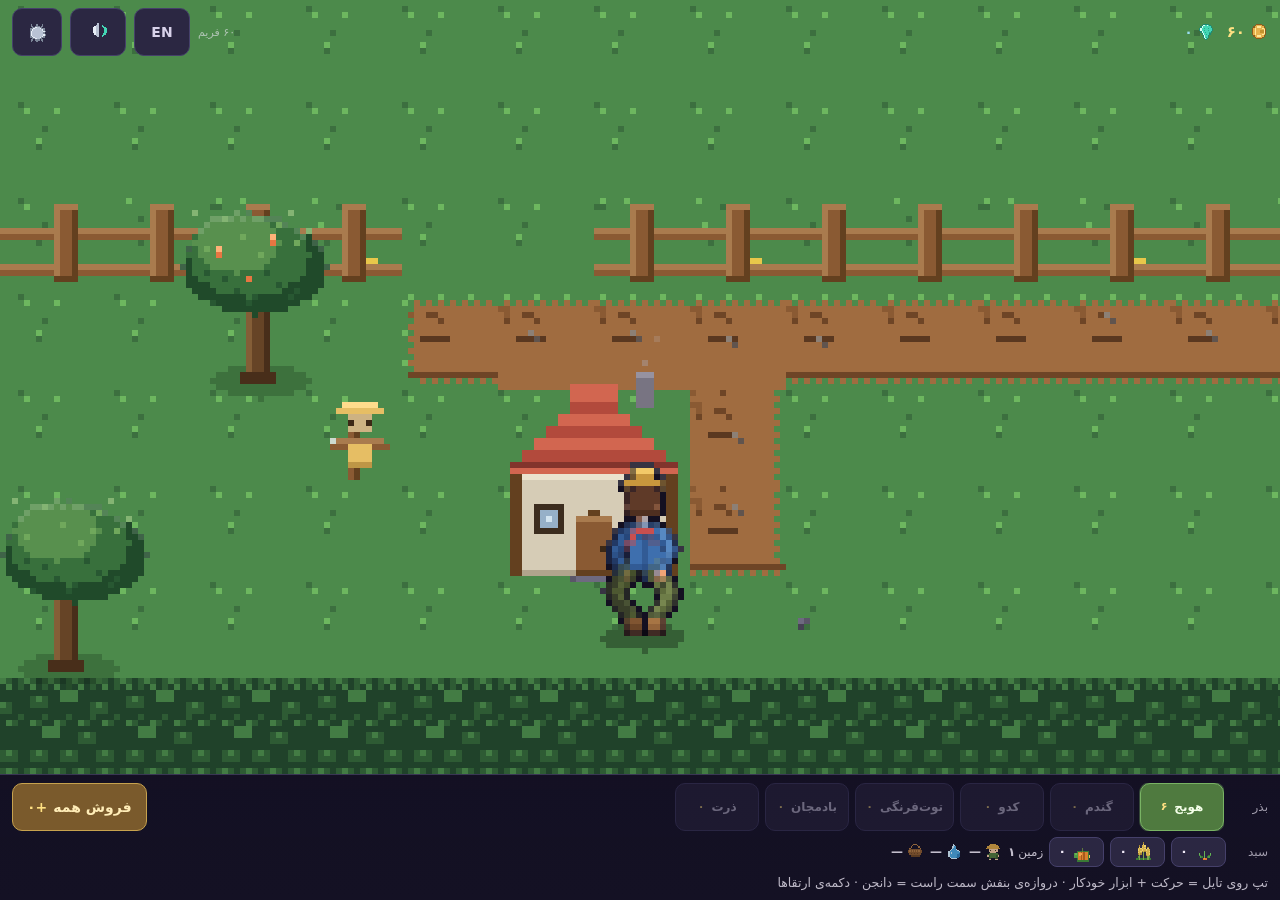
==== index.html @ 3f61d4cd "chore(S0.1): baseline art48/49 + roadmap" ====
<!DOCTYPE html>
<html lang="fa" dir="rtl">
<head>
<meta charset="UTF-8">
<meta name="viewport" content="width=device-width, initial-scale=1, maximum-scale=1, user-scalable=no, viewport-fit=cover">
<title>مزرعه و دانجن</title>
<link rel="stylesheet" href="css/style.css">
</head>
<body>
<canvas id="game"></canvas>

<header id="topbar">
  <div class="topL">
    <span class="coins"><canvas id="coinIcon" width="18" height="18"></canvas><b id="coinN">60</b></span>
    <span class="essChip"><canvas id="gemIcon" width="18" height="18" class="pico"></canvas><b id="essN">0</b></span>
  </div>
  <div class="topbtns">
    <span id="fps" class="fps"></span>
    <button id="lang" class="btn lang" data-i18n="lang"></button>
    <button id="sndBtn" class="btn lang" aria-label="sound"><canvas id="sndIcon" width="20" height="20" class="pico"></canvas></button>
    <button id="menuBtn" class="btn menuB" aria-label="menu"><canvas id="gearIcon" width="20" height="20" class="pico"></canvas></button>
  </div>
</header>

<div id="hpWrap2"><div id="hpBar2"><div id="hpFill2"></div></div></div>
<div id="bossBar"><div id="bossFill"></div><span data-i18n="bossName"></span></div>
<div id="toast"></div>
<div id="banner"><span data-i18n="bossName"></span></div>

<div id="dockFarm">
  <div class="row">
    <span class="lbl" data-i18n="seeds"></span>
    <div class="grp">
      <button class="btn seed on" id="s-carrot"><span class="bl" data-i18n="carrot"></span><b class="pr" id="pr-carrot">8</b></button>
      <button class="btn seed" id="s-wheat"><span class="bl" data-i18n="wheat"></span><b class="pr" id="pr-wheat">16</b></button>
      <button class="btn seed" id="s-pumpkin"><span class="bl" data-i18n="pumpkin"></span><b class="pr" id="pr-pumpkin">32</b></button>
      <button class="btn seed" id="s-strawberry" hidden><span class="bl" data-i18n="strawberry"></span><b class="pr" id="pr-strawberry">28</b></button>
      <button class="btn seed" id="s-eggplant" hidden><span class="bl" data-i18n="eggplant"></span><b class="pr" id="pr-eggplant">48</b></button>
      <button class="btn seed" id="s-corn" hidden><span class="bl" data-i18n="corn"></span><b class="pr" id="pr-corn">70</b></button>
    </div>
    <button class="btn sell" id="sell"><span data-i18n="sellAll"></span><b id="sellTotal">+0</b></button>
  </div>
  <div class="row chips">
    <span class="lbl" data-i18n="inv"></span>
    <div class="chip"><canvas id="ci-carrot" width="22" height="22"></canvas><b id="i-carrot">0</b></div>
    <div class="chip"><canvas id="ci-wheat" width="22" height="22"></canvas><b id="i-wheat">0</b></div>
    <div class="chip"><canvas id="ci-pumpkin" width="22" height="22"></canvas><b id="i-pumpkin">0</b></div>
    <div class="chip f2" style="display:none"><canvas id="ci-strawberry" width="22" height="22"></canvas><b id="i-strawberry">0</b></div>
    <div class="chip f2" style="display:none"><canvas id="ci-eggplant" width="22" height="22"></canvas><b id="i-eggplant">0</b></div>
    <div class="chip f2" style="display:none"><canvas id="ci-corn" width="22" height="22"></canvas><b id="i-corn">0</b></div>
    <span class="hlbl"><span data-i18n="landL2"></span> <b id="landN">1</b></span>
    <span class="hlbl"><canvas id="hi-worker" width="18" height="18" class="pico"></canvas><b id="hl-worker">—</b></span>
    <span class="hlbl"><canvas id="hi-sprinkler" width="18" height="18" class="pico"></canvas><b id="hl-sprinkler">—</b></span>
    <span class="hlbl"><canvas id="hi-basket" width="18" height="18" class="pico"></canvas><b id="hl-basket">—</b></span>
  </div>
  <div class="hint" data-i18n="hintF"></div>
</div>

<div id="dockDungeon">
  <div class="row">
    <span class="stat"><span class="lblS" data-i18n="floorL"></span> <b id="floorN">1</b></span>
    <span class="stat"><canvas id="gemIcon2" width="18" height="18" class="pico"></canvas><b id="essN2">0</b></span>
    <span class="stat"><span class="lblS" data-i18n="killsL"></span> <b id="killN">0</b></span>
  </div>
  <div class="row">
    <button class="btn skillB" id="skill"><b data-i18n="skill"></b></button>
    <button class="btn dashB" id="dash"><b data-i18n="dash"></b></button>
    <button class="btn exitB" id="exitD"><b data-i18n="exitD"></b></button>
  </div>
  <div class="hint" data-i18n="hintD"></div>
</div>

<div id="menu" class="modal">
  <div class="modalBox">
    <div class="modalHead"><h3 data-i18n="upgradeTitle"></h3><button class="btn x" id="menuClose" aria-label="close">×</button></div>
    <div id="menuList"></div>
    <p id="statsLine" class="statsLine"></p>
    <p class="saveNote" data-i18n="autoSaveNote"></p>
    <button class="btn danger" id="resetBtn" data-i18n="resetBtn"></button>
  </div>
</div>

<div id="welcome" class="modal">
  <div class="modalBox wb">
    <h3 data-i18n="welcomeBack"></h3>
    <p class="wbTime"><span data-i18n="awayFor"></span> <b id="wbTime"></b></p>
    <p class="wbEarn"><canvas id="coinIcon2" width="18" height="18" class="pico"></canvas><b id="wbEarn"></b></p>
    <p id="wbDetail" class="wbDetail"></p>
    <p class="saveNote" data-i18n="offlineCapNote"></p>
  </div>
</div>

<div id="dead">
  <div class="deadBox">
    <h2 data-i18n="youDied"></h2>
    <p id="deadInfo"></p>
    <button class="btn act" id="retry" data-i18n="retry"></button>
    <button class="btn exitB" id="toFarm" data-i18n="exitD"></button>
  </div>
</div>

<script type="module" src="js/main_app.js"></script>
</body>
</html>
---- css/style.css ----
/* style.css — فونت سیستمی، موبایل‌اول، هدف‌های لمسی ≥ ۴۸px */
* { margin: 0; padding: 0; box-sizing: border-box; -webkit-tap-highlight-color: transparent; }
html, body { height: 100%; overflow: hidden; }
body {
  font-family: system-ui, -apple-system, "Segoe UI", Tahoma, Arial, sans-serif;
  background: #1b1830; color: #efeaf7; user-select: none; touch-action: none;
}
#game { position: fixed; inset: 0; display: block; image-rendering: pixelated; touch-action: none; }

#topbar {
  position: fixed; top: 0; inset-inline: 0; display: flex; align-items: center;
  justify-content: space-between; padding: 8px 12px; pointer-events: none;
  padding-top: max(8px, env(safe-area-inset-top));
}
.title { font-size: 13px; font-weight: 700; opacity: .85; text-shadow: 0 2px 0 #0008; }
.topbtns { display: flex; gap: 8px; align-items: center; pointer-events: auto; }
.fps { font-size: 11px; opacity: .6; font-variant-numeric: tabular-nums; }
.coins { display: flex; align-items: center; gap: 5px; font-size: 15px; font-weight: 700; color: #ffe082; }
.coinDot {
  width: 14px; height: 14px; border-radius: 50%; display: inline-block;
  background: radial-gradient(circle at 35% 30%, #ffe082, #e6b34d 60%, #a97b2c);
  border: 1px solid #6b4f1d;
}

/* ن۴۰: سلکتور #dock با id واقعی (#dockFarm/#dockDungeon) جایگزین شد — قبلاً کل استایل داک بی‌اثر بود و
   داک موبایل بالا می‌افتاد روی HUD */
#dockFarm, #dockDungeon {
  position: fixed; bottom: 0; inset-inline: 0; display: flex; flex-direction: column; gap: 6px;
  padding: 8px 12px calc(8px + env(safe-area-inset-bottom));
  background: linear-gradient(#141124f2, #141124ff); border-top: 1px solid #3a3654;
}
.row { display: flex; align-items: center; gap: 8px; flex-wrap: wrap; }
/* ن۴۰: بذرها/چیپ‌ها در یک خط افقیِ اسکرول‌شو — داک دیگر نصف صفحه را نمی‌گیرد */
#dockFarm .row, #dockDungeon .row { flex-wrap: nowrap; }
#dockFarm .grp { flex-wrap: nowrap; overflow-x: auto; flex: 1; min-width: 0; scrollbar-width: none; -webkit-overflow-scrolling: touch; }
#dockFarm .grp::-webkit-scrollbar { display: none; }
#dockFarm .row.chips { overflow-x: auto; scrollbar-width: none; -webkit-overflow-scrolling: touch; }
#dockFarm .row.chips::-webkit-scrollbar { display: none; }
#dockDungeon .row { overflow-x: auto; scrollbar-width: none; }
#dockDungeon .row::-webkit-scrollbar { display: none; }
#dockFarm .btn, #dockDungeon .btn, #dockFarm .chip, #dockDungeon .chip, #dockFarm .hlbl { flex-shrink: 0; }
.lbl { font-size: 12px; opacity: .65; min-width: 36px; }
.grp { display: flex; gap: 6px; flex-wrap: wrap; }

.btn {
  min-height: 48px; min-width: 48px; padding: 4px 14px; font-size: 14px; font-weight: 600;
  font-family: inherit; color: #d8d2ea; background: #2b2742; border: 1px solid #45406a;
  border-radius: 10px; cursor: pointer; transition: transform .05s, background .1s, opacity .2s;
}
.btn:active { transform: scale(.94); }
.btn.on { background: #4f7a3f; border-color: #79b364; color: #f4ffe9; box-shadow: 0 0 0 1px #79b36455; }
.btn.dim { opacity: .45; }
.btn.lang { min-width: 56px; }

.btn.seed { display: flex; flex-direction: column; align-items: center; gap: 1px; padding: 5px 12px; min-width: 74px; }
.btn.seed canvas { display: block; image-rendering: pixelated; }
.btn.seed .bl { font-size: 12px; }
.btn.seed .pr { font-size: 11px; color: #ffe082; font-weight: 700; }
.btn.sell { background: #7a5a2c; border-color: #c7a24e; color: #ffedb8; display: flex; align-items: center; gap: 6px; }
.btn.sell b { color: #ffe082; }

.chips { gap: 6px; }
.chip {
  display: flex; align-items: center; gap: 5px; background: #2b2742; border: 1px solid #45406a;
  border-radius: 8px; padding: 3px 10px 3px 8px; font-size: 13px;
}
.chip canvas { display: block; image-rendering: pixelated; }

#toast {
  position: fixed; bottom: 150px; left: 50%; transform: translateX(-50%) translateY(8px); /* ن۴۰: داک کوتاه شد */
  background: #000c; border: 1px solid #45406a; color: #ffe; padding: 8px 16px; border-radius: 10px;
  font-size: 13px; opacity: 0; transition: opacity .18s, transform .18s; pointer-events: none; white-space: nowrap;
}
#toast.show { opacity: 1; transform: translateX(-50%) translateY(0); }

.hint { font-size: 11.5px; opacity: .78; line-height: 1.55; } /* ن۴۰: کمرنگی از .55 → .78 */
@media (min-height: 700px) { .hint { font-size: 12.5px; } }
@media (max-height: 640px) { .hint { display: none; } } /* ن۴۰: صفحه‌ی کوتاه = ردیف کمتر */

.btn.seed .dot { width: 12px; height: 12px; border-radius: 50%; display: inline-block; border: 1px solid #0006; margin-top: 2px; }
.btn.seed { flex-direction: row; gap: 7px; justify-content: center; min-width: 84px; padding: 4px 10px; }
.btn.bossb { background: #6e2f2f; border-color: #c76e6e; }

/* --- دانجن --- */
.stat { display: flex; align-items: center; gap: 4px; font-size: 14px; font-weight: 700; }
.lblS { font-size: 11px; opacity: .6; font-weight: 400; }
#hpWrap2 { position: fixed; top: 44px; inset-inline: 12px; pointer-events: none; z-index: 5; }
#hpBar2 { height: 12px; background: #2b1d1d; border: 1px solid #6e4545; border-radius: 6px; overflow: hidden; }
#hpFill2 { height: 100%; width: 100%; background: linear-gradient(#7ec46a, #4f8f45); transition: width .12s; }
#bossBar { position: fixed; top: 62px; inset-inline: 12px; height: 16px; background: #2b1d1d; border: 1px solid #c76e6e; border-radius: 8px; overflow: hidden; display: none; pointer-events: none; z-index: 5; }
#bossBar.show { display: block; }
#bossFill { height: 100%; width: 100%; background: linear-gradient(#c95f5f, #8a2f2f); transition: width .15s; }
#bossBar span { position: absolute; inset-inline: 0; text-align: center; font-size: 10px; line-height: 16px; color: #ffd9d9; }
.skillB, .dashB { position: relative; overflow: hidden; flex: 1; min-height: 56px; font-size: 15px; }
.skillB { background: #2d4a6e; border-color: #6e9fd4; color: #d6ecff; }
.dashB { background: #5a4a7a; border-color: #a68ed4; color: #e8ddff; }
.skillB::after, .dashB::after { content: ''; position: absolute; inset: 0; background: #0009; transform: scaleX(var(--cd, 0)); transform-origin: right; transition: transform .1s linear; }
.skillB.ready, .dashB.ready { box-shadow: 0 0 12px #fff3; }
#dead { position: fixed; inset: 0; background: #141124cc; display: none; align-items: center; justify-content: center; z-index: 50; }
#dead.show { display: flex; }
.deadBox { background: #221d38; border: 1px solid #6e4560; border-radius: 16px; padding: 26px 30px; text-align: center; display: flex; flex-direction: column; gap: 14px; }
.deadBox h2 { color: #e88; font-size: 22px; }
.deadBox p { font-size: 14px; opacity: .85; line-height: 1.8; }

/* --- اپ نهایی --- */
.essChip { display: flex; align-items: center; gap: 4px; color: #9adcf0; font-weight: 700; font-size: 14px; }
.essDot { width: 9px; height: 12px; background: #7ad0e8; border-radius: 2px; box-shadow: 0 0 6px #7ad0e888; display: inline-block; }
.topL { display: flex; gap: 12px; align-items: center; pointer-events: none; }
.menuB { min-width: 48px; font-size: 18px; }
#dockDungeon { display: none; flex-direction: column; gap: 6px; }
@media (max-width: 560px) { #dockFarm .lbl { display: none; } } /* ن۴۰: لیبل «بذر/انبار» روی موبایل حذف — خود آیکون‌ها گویا هستند */
body.inDungeon #dockFarm { display: none; }
body.inDungeon #dockDungeon { display: flex; }
body.inDungeon #hpWrap2 { display: block; }
#hpWrap2 { display: none; }
.hlbl { font-size: 12px; opacity: .8; display: flex; gap: 3px; align-items: center; }
.exitB { background: #4a6e3f; border-color: #79b364; color: #eaffdd; flex: 1; min-height: 56px; }
.modal { position: fixed; inset: 0; background: #141124d9; display: none; align-items: center; justify-content: center; z-index: 60; padding: 16px; }
.modal.show { display: flex; }
.modalBox { background: #221d38; border: 1px solid #45406a; border-radius: 16px; padding: 18px; width: min(420px, 94vw); max-height: 84vh; overflow-y: auto; display: flex; flex-direction: column; gap: 10px; }
.modalHead { display: flex; justify-content: space-between; align-items: center; }
.modalHead h3 { font-size: 17px; }
.btn.x { min-width: 44px; min-height: 44px; }
.upgRow { display: flex; justify-content: space-between; align-items: center; gap: 10px; background: #2b2742; border: 1px solid #45406a; border-radius: 10px; padding: 8px 12px; }
.upgInfo { display: flex; flex-direction: column; gap: 2px; }
.upgInfo b { font-size: 14px; }
.upgInfo .dots { color: #79b364; font-size: 11px; letter-spacing: 2px; }
.upgInfo small { font-size: 10.5px; opacity: .6; }
.upgBuy { min-width: 92px; min-height: 44px; font-size: 13px; background: #2d4a6e; border-color: #6e9fd4; color: #d6ecff; }
.upgBuy.can { background: #4f7a3f; border-color: #79b364; color: #f4ffe9; }
.upgBuy.maxed { background: #3a3654; opacity: .6; }
.statsLine { font-size: 12px; opacity: .7; text-align: center; }
.saveNote { font-size: 11px; opacity: .5; text-align: center; }
.btn.danger { background: #6e2f2f; border-color: #c76e6e; color: #ffd9d9; }
.wb { text-align: center; }
.wb h3 { font-size: 19px; }
.wbTime { font-size: 13px; opacity: .8; }
.wbEarn { font-size: 26px; color: #ffe082; font-weight: 800; }
.wbDetail { font-size: 13px; opacity: .75; }

#banner {
  position: fixed; top: 22%; left: 50%; transform: translateX(-50%) scale(.8); z-index: 40;
  font-size: 22px; font-weight: 800; color: #ffd9d9; text-shadow: 0 2px 0 #000a, 0 0 18px #c94f4f88;
  background: linear-gradient(#3a162add, #1d0f1ddd); border: 1px solid #c76e6e; border-radius: 14px;
  padding: 12px 34px; opacity: 0; pointer-events: none; transition: opacity .25s, transform .25s;
  letter-spacing: 1px;
}
#banner.show { opacity: 1; transform: translateX(-50%) scale(1); }
#banner.small { font-size: 15px; padding: 8px 20px; }
.chip canvas { image-rendering: pixelated; display: block; }
.coins canvas { image-rendering: pixelated; display: block; }

/* آیکون‌های پیکسلی (به‌جای ایموجی) */
.pico { image-rendering: pixelated; display: inline-block; vertical-align: -4px; }
.hlbl .pico { vertical-align: -5px; }
.wbEarn .pico { vertical-align: -3px; }
.upgBuy .pico { vertical-align: -2px; margin-inline-start: 5px; }
.upgBuy .cost { vertical-align: 2px; }
/* نقطه‌های سطح در منو */
.lvlDot { width: 8px; height: 8px; border-radius: 50%; background: #3a3550; display: inline-block; margin-inline-start: 3px; border: 1px solid #0008; }
.lvlDot.on { background: #ffd76a; box-shadow: 0 0 4px #ffd76a88; }

/* محراب باستانی (نوبت ۲۰) */
.shrineBox { position: fixed; left: 50%; top: 12%; transform: translateX(-50%); z-index: 60; display: none;
  background: rgba(16, 12, 30, 0.95); border: 2px solid #4a5468; border-radius: 10px; padding: 12px 14px; max-width: 360px; text-align: center; }
.shrineBox.show { display: block; }
.shrineBox h4 { margin: 0 0 10px; color: #b8e8ff; font-size: 14px; }
.shrineBox .boons { display: flex; gap: 8px; }
.shrineBox .boons button { flex: 1; min-height: 52px; cursor: pointer; }
.qProg { color: #9aa4c0; font-size: 11px; margin-inline-start: 8px; }
.qRw { display: inline-flex; align-items: center; gap: 4px; color: #e6c74a; font-weight: bold; }
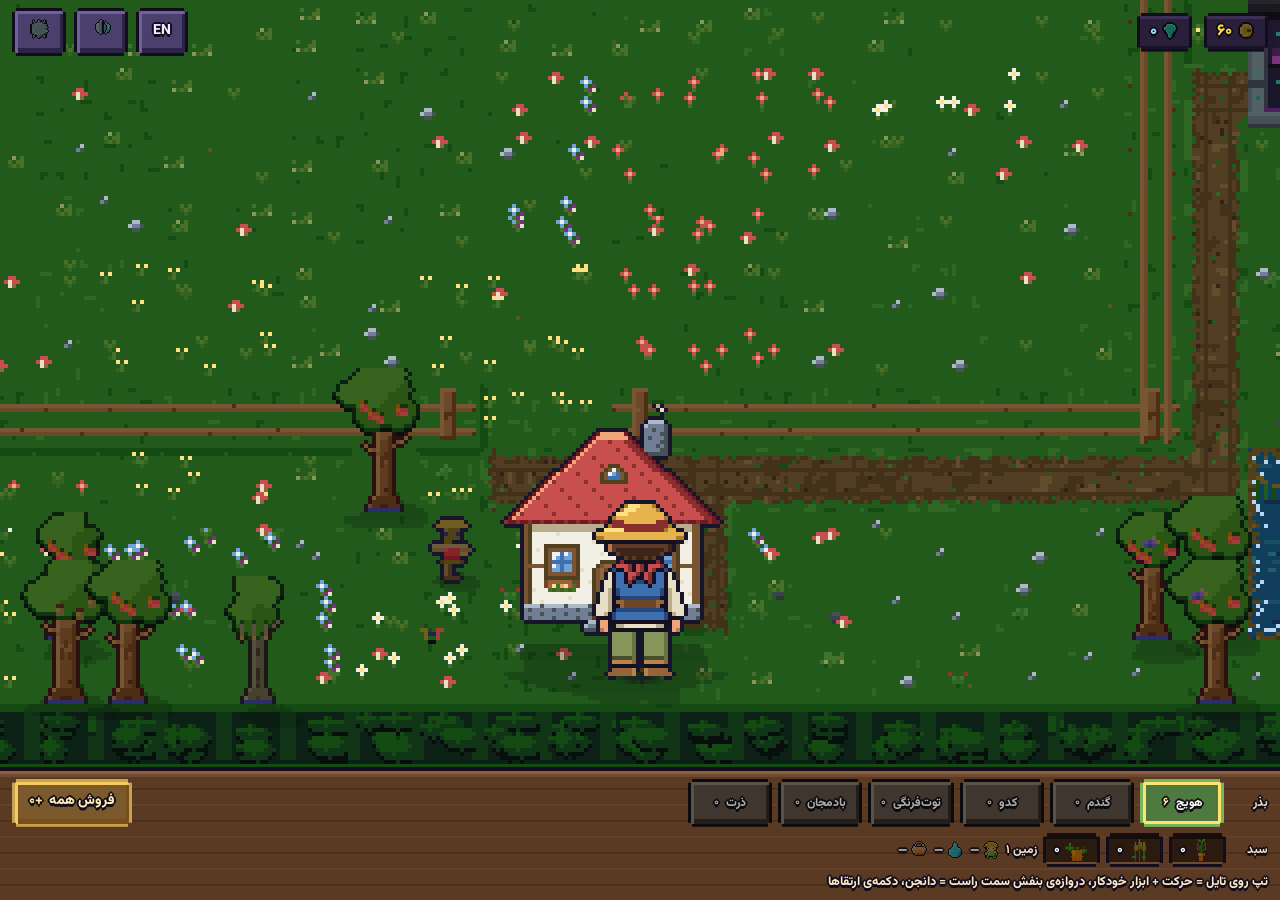
==== commit 5d6bf219: "R6b: bug hunt — Persian digits/separators, favicon 404, UI fixes" ====
--- a/index.html
+++ b/index.html
@@ -4,7 +4,8 @@
 <meta charset="UTF-8">
 <meta name="viewport" content="width=device-width, initial-scale=1, maximum-scale=1, user-scalable=no, viewport-fit=cover">
 <title>مزرعه و دانجن</title>
-<link rel="stylesheet" href="css/style.css">
+<link rel="icon" href="data:,">
+  <link rel="stylesheet" href="css/style.css">
 </head>
 <body>
 <canvas id="game"></canvas>
--- a/css/style.css
+++ b/css/style.css
@@ -1,8 +1,9 @@
+@font-face { font-family: "FDGame"; src: url([data-uri]) format("woff2"); font-weight: 400 900; font-display: block; }
 /* style.css — فونت سیستمی، موبایل‌اول، هدف‌های لمسی ≥ ۴۸px */
 * { margin: 0; padding: 0; box-sizing: border-box; -webkit-tap-highlight-color: transparent; }
 html, body { height: 100%; overflow: hidden; }
 body {
-  font-family: system-ui, -apple-system, "Segoe UI", Tahoma, Arial, sans-serif;
+  font-family: "FDGame", system-ui, Tahoma, sans-serif;
   background: #1b1830; color: #efeaf7; user-select: none; touch-action: none;
 }
 #game { position: fixed; inset: 0; display: block; image-rendering: pixelated; touch-action: none; }
@@ -120,7 +121,7 @@
 .modalBox { background: #221d38; border: 1px solid #45406a; border-radius: 16px; padding: 18px; width: min(420px, 94vw); max-height: 84vh; overflow-y: auto; display: flex; flex-direction: column; gap: 10px; }
 .modalHead { display: flex; justify-content: space-between; align-items: center; }
 .modalHead h3 { font-size: 17px; }
-.btn.x { min-width: 44px; min-height: 44px; }
+.btn.x { min-width: 48px; min-height: 48px; } /* S10.3: هدفِ لمسی ≥ ۴۸px */
 .upgRow { display: flex; justify-content: space-between; align-items: center; gap: 10px; background: #2b2742; border: 1px solid #45406a; border-radius: 10px; padding: 8px 12px; }
 .upgInfo { display: flex; flex-direction: column; gap: 2px; }
 .upgInfo b { font-size: 14px; }
@@ -169,3 +170,113 @@
 .shrineBox .boons button { flex: 1; min-height: 52px; cursor: pointer; }
 .qProg { color: #9aa4c0; font-size: 11px; margin-inline-start: 8px; }
 .qRw { display: inline-flex; align-items: center; gap: 4px; color: #e6c74a; font-weight: bold; }
+
+
+/* ---------- R6: پوسته‌ی «بازی‌گونه» — پیکسلی، بدون گردی، بِوِل ضخیم، متنِ دورخط‌دار ----------
+   گوشه‌های پله‌ای با clip-path (۳px)، برجستگی با inset shadow، فشردن = پایین‌رفتن ۳px. */
+:root {
+  --ol: #120c1c;                                   /* دورخطِ تیره‌ی بنفش (نه سیاه) */
+  --notch: polygon(0 4px,4px 4px,4px 0,calc(100% - 4px) 0,calc(100% - 4px) 4px,100% 4px,100% calc(100% - 4px),calc(100% - 4px) calc(100% - 4px),calc(100% - 4px) 100%,4px 100%,4px calc(100% - 4px),0 calc(100% - 4px));
+  --txt-ol: -2px 0 0 var(--ol), 2px 0 0 var(--ol), 0 -2px 0 var(--ol), 0 2px 0 var(--ol), -1px -1px 0 var(--ol), 1px -1px 0 var(--ol), -1px 1px 0 var(--ol), 1px 1px 0 var(--ol), 0 3px 0 var(--ol);
+}
+body { font-weight: 700; letter-spacing: 0; }
+* { border-radius: 0 !important; }
+.btn, .chip, .upgRow, .modalBox, .deadBox, .shrineBox, #toast, #banner, #hpBar2, #bossBar, .lvlDot, .coinDot, .essDot { border-image: none !important; }
+
+/* دکمه‌ی پایه: سنگِ بنفش با بِوِل */
+.btn {
+  --b: #4b3f6e; --hi: #6f61a0; --lo: #2c2447; --tx: #f1ecff;
+  font-family: inherit; font-weight: 800; color: var(--tx); text-shadow: var(--txt-ol);
+  background: var(--b); border: 3px solid var(--ol); clip-path: var(--notch);
+  box-shadow: inset 0 3px 0 var(--hi), inset 3px 0 0 var(--hi), inset 0 -5px 0 var(--lo), inset -3px 0 0 var(--lo);
+  padding-bottom: 7px; transition: transform .04s, filter .1s; image-rendering: pixelated;
+}
+.btn:hover { filter: brightness(1.08); }
+.btn:active { transform: translateY(3px); box-shadow: inset 0 3px 0 var(--lo), inset 3px 0 0 var(--lo), inset 0 -2px 0 var(--hi); padding-bottom: 4px; padding-top: 7px; }
+.btn.on, .upgBuy.can, .exitB { --b: #4f9a3a; --hi: #8fd468; --lo: #2b5e24; --tx: #fbfff2; }
+.btn.sell { --b: #c58b2a; --hi: #f6cc5c; --lo: #7a4f17; --tx: #fff6d6; }
+.btn.sell b, .btn.seed .pr { color: #fff0a0; }
+.skillB { --b: #2f63a8; --hi: #6fa6e6; --lo: #1b3a6a; --tx: #eaf5ff; }
+.dashB  { --b: #7a4fb0; --hi: #b48ae6; --lo: #482a72; --tx: #f6eeff; }
+.btn.danger, .btn.bossb { --b: #a8363a; --hi: #e2706a; --lo: #621c26; --tx: #ffeceb; }
+.upgBuy { --b: #3a4f7a; --hi: #6680b4; --lo: #222f4f; }
+.upgBuy.maxed { --b: #3a3654; --hi: #4c4770; --lo: #26223a; opacity: .7; }
+.btn.dim { opacity: 1; filter: saturate(.35) brightness(.7); }
+.btn.dim:active { transform: none; }
+.btn.seed { --b: #6b4a2e; --hi: #9a7048; --lo: #3e2918; --tx: #fff3dc; }
+.btn.seed.on { --b: #4f9a3a; --hi: #8fd468; --lo: #2b5e24; outline: 3px solid #ffe36a; outline-offset: -6px; }
+.skillB.ready, .dashB.ready { animation: rdy 1s steps(2) infinite; }
+@keyframes rdy { 50% { filter: brightness(1.18); } }
+
+/* تاپ‌بار: نشانِ منابع در قابِ تیره */
+.topbtns .btn { min-width: 52px; }
+.coins, .essChip {
+  background: #2a1f3a; border: 3px solid var(--ol); clip-path: var(--notch); padding: 3px 10px 5px;
+  box-shadow: inset 0 -3px 0 #1a1226, inset 0 3px 0 #3d2f55; text-shadow: var(--txt-ol); font-size: 16px; font-weight: 900;
+}
+.coins { color: #ffd84a; } .essChip { color: #8ff0ff; }
+.fps { display: none; }                     /* شمارنده‌ی FPS ابزارِ دیباگ است، نه HUD */
+body.debug .fps { display: inline; }
+.title { text-shadow: var(--txt-ol); }
+
+/* داک‌ها: تخته‌ی چوبی / سنگ با لبه‌ی روشن */
+#dockFarm {
+  background: repeating-linear-gradient(0deg, #5a3a22 0 14px, #4c301c 14px 16px, #5a3a22 16px 30px, #63412a 30px 32px);
+  border-top: 4px solid var(--ol); box-shadow: inset 0 3px 0 #8a6040, inset 0 6px 0 #6d4a30;
+}
+#dockDungeon {
+  background: repeating-linear-gradient(90deg, #3a3550 0 30px, #302b44 30px 32px), #3a3550;
+  border-top: 4px solid var(--ol); box-shadow: inset 0 3px 0 #5d567e;
+}
+.lbl, .hlbl, .lblS { opacity: 1; color: #f0dcb8; text-shadow: var(--txt-ol); }
+.hint { opacity: 1; color: #fbe9c6; text-shadow: var(--txt-ol); font-weight: 700; }
+
+/* اسلاتِ انبار */
+.chip {
+  background: #2a1a10; border: 3px solid var(--ol); clip-path: var(--notch);
+  box-shadow: inset 0 3px 0 #160d07, inset 0 -2px 0 #6d4a30; color: #fff; text-shadow: var(--txt-ol); font-weight: 900;
+}
+.stat { text-shadow: var(--txt-ol); font-weight: 900; }
+
+/* پنل‌های مودال: کاغذِ پوستی با قابِ چوبی */
+.modal, #dead { background: #0d0816c4; }
+.modalBox, .deadBox, .shrineBox {
+  background: #3b2a4a; border: 4px solid var(--ol); clip-path: var(--notch);
+  box-shadow: inset 0 0 0 3px #8a6040, inset 0 0 0 6px #4c301c, inset 0 10px 0 #4a3660;
+  padding: 20px;
+}
+.modalHead { background: #6b4a2e; margin: -8px -8px 4px; padding: 6px 8px; border: 3px solid var(--ol); box-shadow: inset 0 3px 0 #9a7048, inset 0 -3px 0 #3e2918; }
+.modalHead h3, .wb h3, .shrineBox h4, .modalBox h4 { font-size: 20px; font-weight: 900; color: #ffe9a8; text-shadow: var(--txt-ol); }
+.deadBox h2 { font-size: 28px; font-weight: 900; color: #ff6a5e; text-shadow: var(--txt-ol); }
+.deadBox p, .wbDetail, .wbTime, .statsLine, .saveNote { text-shadow: 0 2px 0 var(--ol); opacity: .95; }
+.wbEarn { color: #ffd84a; text-shadow: var(--txt-ol); font-weight: 900; }
+.upgRow {
+  background: #4d3a5e; border: 3px solid var(--ol); clip-path: var(--notch);
+  box-shadow: inset 0 3px 0 #66507a, inset 0 -3px 0 #2e2140;
+}
+.upgInfo b { font-size: 15px; font-weight: 900; color: #fff; text-shadow: var(--txt-ol); }
+.upgInfo small { opacity: .85; color: #e3d6f0; }
+.qProg { color: #cbbfe0; }
+.qRw { color: #ffd84a; text-shadow: var(--txt-ol); }
+.lvlDot { width: 9px; height: 9px; background: #241a30; border: 2px solid var(--ol); }
+.lvlDot.on { background: #ffd84a; box-shadow: inset -2px -2px 0 #c58b2a; }
+.modalBox::-webkit-scrollbar { width: 8px; } .modalBox::-webkit-scrollbar-thumb { background: #8a6040; }
+
+/* نوارِ جان: قابِ پیکسلی + درجه‌بندی */
+#hpBar2, #bossBar { background: #1e1020; border: 3px solid var(--ol); box-shadow: inset 0 3px 0 #0e0610; }
+#hpBar2 { height: 16px; }
+#bossBar { height: 20px; }
+#hpFill2 { background: linear-gradient(#a8f070 0 30%, #5cb83c 30% 75%, #2f7a24 75%); }
+#bossFill { background: linear-gradient(#ff8a7a 0 30%, #d33a3a 30% 75%, #7a1c26 75%); }
+#hpFill2, #bossFill { -webkit-mask: repeating-linear-gradient(90deg, #000 0 10px, #0007 10px 12px); mask: repeating-linear-gradient(90deg, #000 0 10px, #0007 10px 12px); }
+#bossBar span { font-weight: 900; text-shadow: var(--txt-ol); line-height: 14px; font-size: 11px; }
+#hpWrap2 { top: 72px; }
+
+/* توست و بنر */
+#toast { background: #2a1f3a; border: 3px solid var(--ol); clip-path: var(--notch); box-shadow: inset 0 3px 0 #4a3a66, inset 0 -3px 0 #1a1226; color: #fff; text-shadow: var(--txt-ol); font-weight: 800; }
+#banner { background: #5a1c2a; border: 4px solid var(--ol); clip-path: var(--notch); box-shadow: inset 0 4px 0 #a8363a, inset 0 -4px 0 #320e18; color: #ffe3a0; text-shadow: var(--txt-ol); font-weight: 900; }
+.shrineBox .boons button { font-family: inherit; }
+.skillB.ready, .dashB.ready { box-shadow: inset 0 3px 0 var(--hi), inset 3px 0 0 var(--hi), inset 0 -5px 0 var(--lo), inset -3px 0 0 var(--lo); }
+#hpWrap2 { top: 70px; inset-inline-end: auto; inset-inline-start: 12px; width: min(240px, 46vw); }
+#bossBar { inset-inline: 25%; top: 70px; }
+.btn.x { font-size: 26px; line-height: 1; }
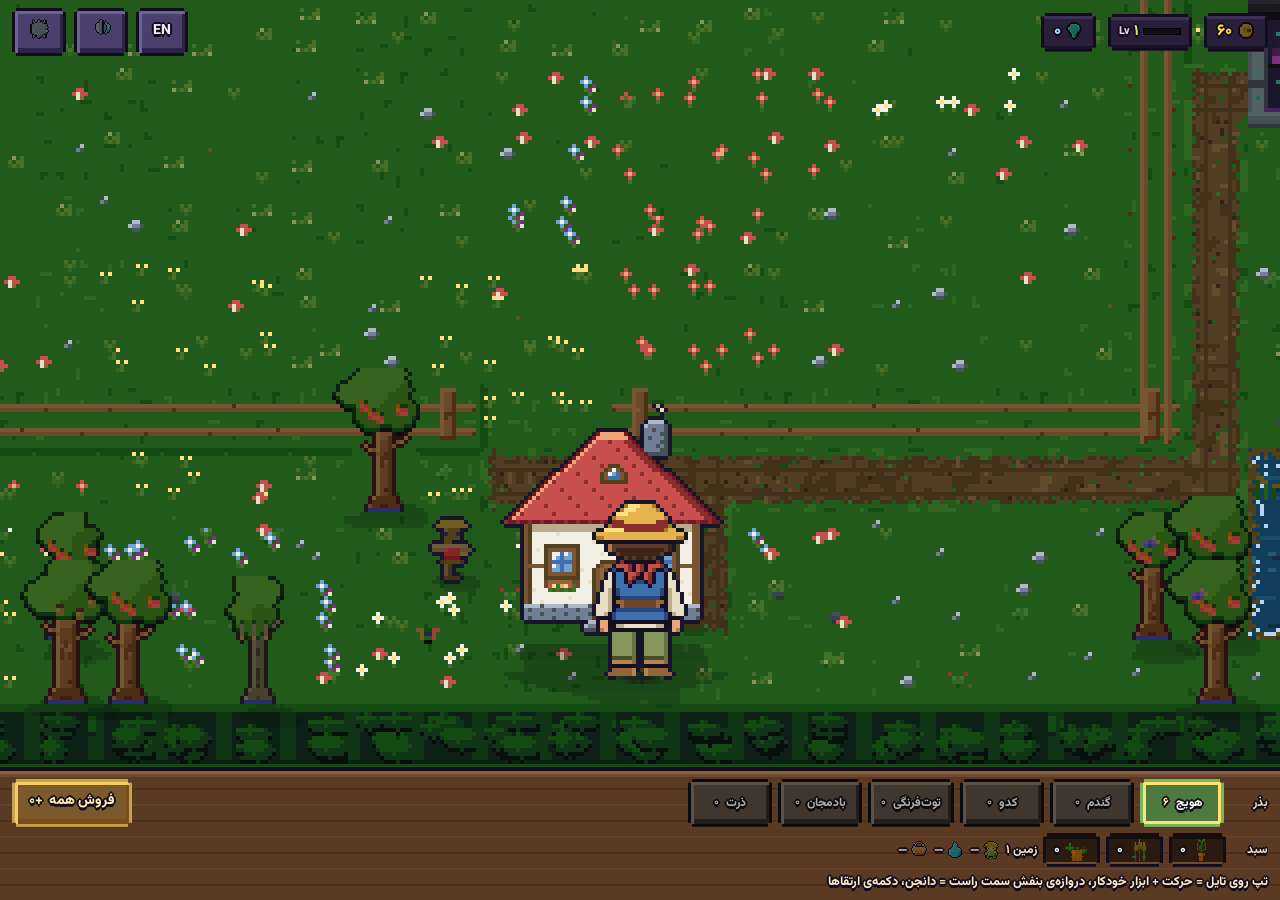
==== commit 7dd2520a: "RPG level system: XP, stat points (combat + farming), buy points with coins" ====
--- a/index.html
+++ b/index.html
@@ -13,6 +13,7 @@
 <header id="topbar">
   <div class="topL">
     <span class="coins"><canvas id="coinIcon" width="18" height="18"></canvas><b id="coinN">60</b></span>
+    <span class="lvChip" id="lvChip"><b class="lvT">Lv</b><b id="lvN">1</b><span class="xpT"><i id="xpFill"></i></span></span>
     <span class="essChip"><canvas id="gemIcon" width="18" height="18" class="pico"></canvas><b id="essN">0</b></span>
   </div>
   <div class="topbtns">
--- a/css/style.css
+++ b/css/style.css
@@ -280,3 +280,29 @@
 #hpWrap2 { top: 70px; inset-inline-end: auto; inset-inline-start: 12px; width: min(240px, 46vw); }
 #bossBar { inset-inline: 25%; top: 70px; }
 .btn.x { font-size: 26px; line-height: 1; }
+
+/* RPG: نشانِ سطح + کارتِ شخصیت */
+.lvChip { display: flex; align-items: center; gap: 4px; background: #2a1f3a; border: 3px solid var(--ol); clip-path: var(--notch); padding: 3px 8px 5px;
+  box-shadow: inset 0 -3px 0 #1a1226, inset 0 3px 0 #3d2f55; color: #c9f27a; text-shadow: var(--txt-ol); font-size: 15px; font-weight: 900; direction: ltr; }
+.lvChip .lvT { font-size: 11px; color: #e3d6f0; }
+.lvChip .xpT { width: 38px; height: 7px; background: #120c1c; border: 1px solid #000; position: relative; }
+.lvChip .xpT i { position: absolute; inset: 0 auto 0 0; background: #8fd468; width: 0; }
+.lvChip.pts { animation: rdy 0.8s steps(2) infinite; color: #ffe36a; }
+.rpgCard { background: #2e2140; border: 3px solid var(--ol); clip-path: var(--notch); padding: 10px; display: flex; flex-direction: column; gap: 8px; box-shadow: inset 0 3px 0 #4a3660; }
+.rpgTop { display: flex; justify-content: space-between; align-items: center; }
+.rpgLv { font-size: 22px; font-weight: 900; color: #c9f27a; text-shadow: var(--txt-ol); }
+.rpgPts { font-size: 14px; color: #e3d6f0; text-shadow: var(--txt-ol); }
+.rpgPts.has { color: #ffe36a; animation: rdy 0.8s steps(2) infinite; }
+.xpBar { position: relative; height: 18px; background: #120c1c; border: 3px solid var(--ol); }
+.xpBar i { position: absolute; inset-block: 0; inset-inline-start: 0; background: linear-gradient(#c9f27a 0 35%, #6cb83c 35% 75%, #3c7a24 75%); }
+.xpBar span { position: absolute; inset: 0; text-align: center; font-size: 11px; line-height: 12px; color: #fff; text-shadow: var(--txt-ol); direction: ltr; }
+.rpgBuy { align-self: stretch; }
+.rpgGrp { font-size: 14px; font-weight: 900; color: #ffe9a8; text-shadow: var(--txt-ol); margin-top: 4px; }
+.rpgRow.cb { box-shadow: inset 4px 0 0 #d33a3a, inset 0 3px 0 #66507a, inset 0 -3px 0 #2e2140; }
+.rpgRow.fm { box-shadow: inset 4px 0 0 #6cb83c, inset 0 3px 0 #66507a, inset 0 -3px 0 #2e2140; }
+[dir="rtl"] .rpgRow.cb { box-shadow: inset -4px 0 0 #d33a3a, inset 0 3px 0 #66507a, inset 0 -3px 0 #2e2140; }
+[dir="rtl"] .rpgRow.fm { box-shadow: inset -4px 0 0 #6cb83c, inset 0 3px 0 #66507a, inset 0 -3px 0 #2e2140; }
+.rpgV { font-size: 12px; color: #c9f27a; margin-inline-start: 6px; }
+.rpgPlus { min-width: 52px; min-height: 48px; font-size: 24px; --b: #3a3654; --hi: #4c4770; --lo: #26223a; }
+.rpgPlus.can { --b: #4f9a3a; --hi: #8fd468; --lo: #2b5e24; }
+.rpgPlus:disabled { filter: saturate(.3) brightness(.7); }
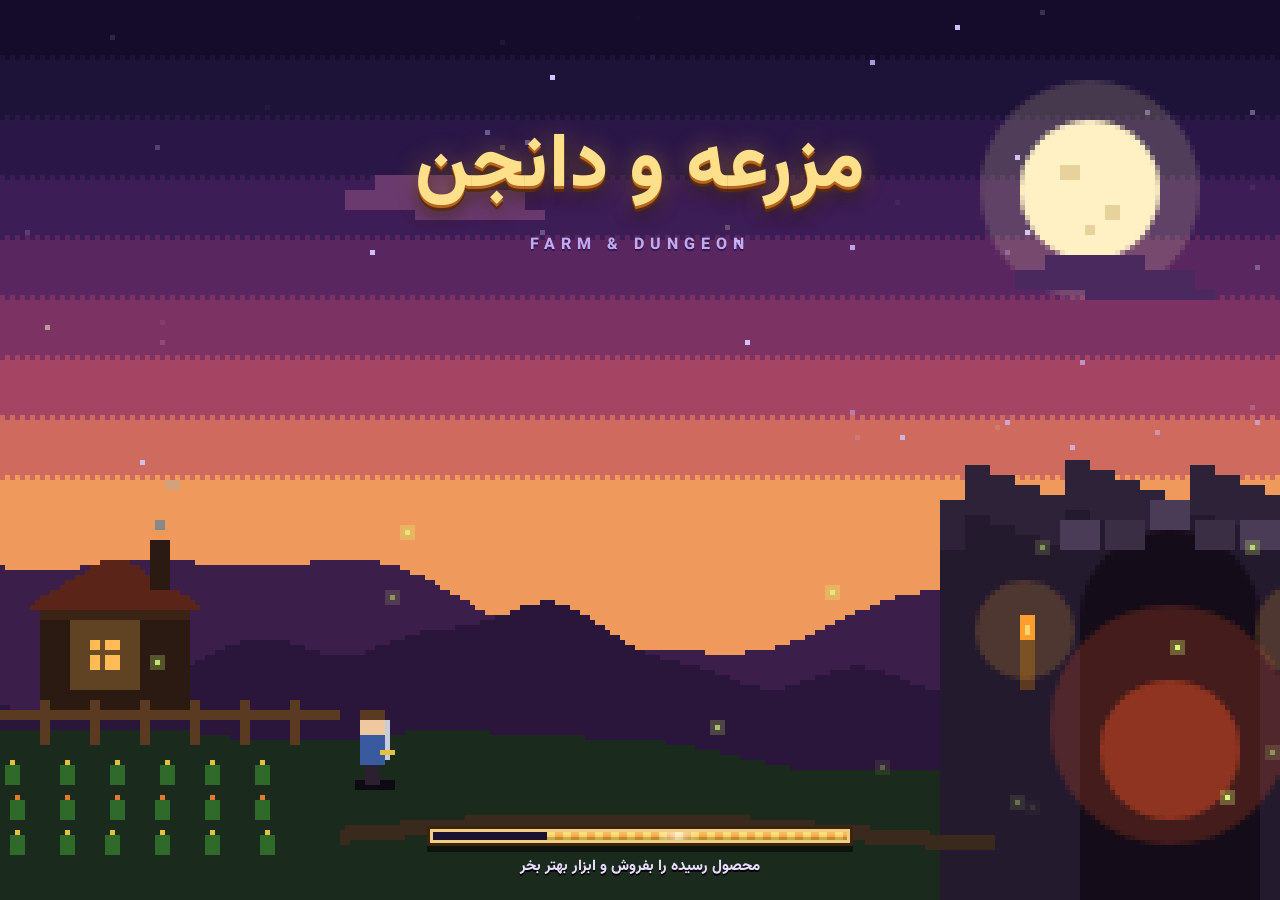
==== commit 9f7b4f9c: "ن۱۴۷: animated pixel-art loading screen" ====
--- a/index.html
+++ b/index.html
@@ -8,6 +8,78 @@
   <link rel="stylesheet" href="css/style.css">
 </head>
 <body>
+<!-- ن۱۴۷: صفحه‌ی بارگذاری (پیکسل‌آرتِ زنده، کد خالص بدون فایل خارجی) -->
+<div id="boot"><canvas id="bootCv" width="320" height="180"></canvas>
+<div class="bTitle"><b>مزرعه و دانجن</b><i>FARM &amp; DUNGEON</i></div>
+<div class="bBox"><div class="bBar"><div id="bFill"></div></div><div id="bTip"></div></div></div>
+<style>
+#boot{position:fixed;inset:0;z-index:9999;background:#0d0a1a;overflow:hidden;transition:opacity .7s ease;font-family:"FDGame",system-ui,Tahoma,sans-serif;direction:rtl}
+#boot.out{opacity:0;pointer-events:none}
+#bootCv{position:absolute;inset:0;width:100%;height:100%;object-fit:cover;image-rendering:pixelated}
+#boot .bTitle{position:absolute;left:0;right:0;top:12%;text-align:center;animation:bBob 3.2s ease-in-out infinite}
+#boot .bTitle b{display:block;font-size:clamp(34px,8vw,76px);font-weight:900;color:#ffe08a;letter-spacing:1px;
+ text-shadow:0 3px 0 #b5651d,0 6px 0 #5a2a12,0 0 24px #ffb34766,0 10px 18px #000a}
+#boot .bTitle i{display:block;font-style:normal;margin-top:6px;font-size:clamp(11px,2.2vw,16px);letter-spacing:6px;color:#cdb9ff;text-shadow:0 2px 0 #2a1850;opacity:.9}
+#boot .bBox{position:absolute;left:50%;bottom:2.5%;transform:translateX(-50%);width:min(78vw,420px);text-align:center}
+#boot .bBar{height:14px;background:#1a1230;border:3px solid #f0d080;box-shadow:0 0 0 3px #3a2410,0 6px 0 3px #0008;image-rendering:pixelated;position:relative;overflow:hidden}
+#bFill{height:100%;width:0;background:repeating-linear-gradient(90deg,#ffd45e 0 8px,#f2a93b 8px 16px);box-shadow:inset 0 3px 0 #fff3,inset 0 -3px 0 #0003;transition:width .25s linear}
+#bFill:after{content:"";position:absolute;top:0;bottom:0;width:40px;background:linear-gradient(90deg,transparent,#fff8,transparent);animation:bShine 1.4s linear infinite}
+#bTip{margin-top:12px;color:#e8dcff;font-size:clamp(12px,2.6vw,15px);font-weight:700;text-shadow:0 2px 0 #000;min-height:1.4em;transition:opacity .4s}
+@keyframes bBob{0%,100%{transform:translateY(0)}50%{transform:translateY(-6px)}}
+@keyframes bShine{from{left:-40px}to{left:110%}}
+</style>
+<script>
+(function(){
+var cv=document.getElementById('bootCv'),x=cv.getContext('2d'),W=320,H=180,t0=performance.now(),ready=false,done=false,MIN=2600;
+window.__bootReady=function(){ready=true};
+var tips=['محصول رسیده را بفروش و ابزار بهتر بخر','هر پنج طبقه یک باسِ غول‌پیکر منتظر است','غذای خوب قبل از دانجن قدرتت را بالا می‌برد','از طبقه‌ای که رسیده‌ای ادامه می‌دهی، پس آماده برو','اتاق‌های تاریک را با احتیاط کشف کن','بذرهای کمیاب در طبقه‌های عمیق‌ترند'],ti=Math.floor(Math.random()*tips.length),tipEl=document.getElementById('bTip');tipEl.textContent=tips[ti];
+var R=function(s){return function(){s=(s*16807)%2147483647;return s/2147483647}}(7);
+var stars=[];for(var i=0;i<70;i++)stars.push([R()*W,R()*95,R()*6.28,R()<.15]);
+var flies=[];for(i=0;i<16;i++)flies.push([R()*W,110+R()*60,R()*6.28,.3+R()*.6]);
+function px(c,a,b,w,h){x.fillStyle=c;x.fillRect(a|0,b|0,w,h)}
+function ridge(y0,amp,f,ph,col,off){x.fillStyle=col;for(var i=0;i<W;i++){var xx=i+off,h=y0-amp*(Math.sin(xx*f+ph)*.6+Math.sin(xx*f*2.7+ph*2)*.3+Math.sin(xx*f*6.1)*.1);x.fillRect(i,h|0,1,H)}}
+var sky=['#140c2a','#1d1238','#2a1747','#3d1d55','#5a2660','#7d3264','#a64463','#cf6a5e','#ef9a5c'];
+function frame(now){
+ var t=(now-t0)/1000;
+ for(var i=0;i<sky.length;i++){var y=i*12;px(sky[i],0,y,W,12);if(i<sky.length-1)for(var k=0;k<W;k+=2)px(sky[i+1],k+(i%2),y+11,1,1)} px(sky[8],0,108,W,72);
+ for(i=0;i<stars.length;i++){var s=stars[i],a=.5+.5*Math.sin(t*2+s[2]);x.globalAlpha=a;px(s[3]?'#fff6c8':'#cfc4ff',s[0],s[1],1,1);if(s[3]&&a>.8){px('#fff6c8',s[0]-1,s[1],3,1);px('#fff6c8',s[0],s[1]-1,1,3)}}x.globalAlpha=1;
+ // ماه
+ x.globalAlpha=.18;x.fillStyle='#ffe9b0';x.beginPath();x.arc(250,38,22,0,7);x.fill();x.globalAlpha=1;
+ x.fillStyle='#fff1c4';x.beginPath();x.arc(250,38,14,0,7);x.fill();px('#e6d29a',244,33,4,3);px('#e6d29a',253,41,3,3);px('#e6d29a',249,45,2,2);
+ // ابرها
+ for(i=0;i<3;i++){var cx=((t*(4+i*2)+i*130)%(W+80))-40,cy=22+i*16;x.fillStyle=i==1?'#6a3a6e':'#4a2a5e';x.fillRect(cx|0,cy,36,4);x.fillRect(cx+6|0,cy-3,20,3);x.fillRect(cx+14|0,cy+4,26,2)}
+ ridge(118,16,.02,1,'#3b1f4a',t*3);ridge(132,12,.035,3,'#2a163a',t*6);
+ // تپه‌ی جلو
+ ridge(150,6,.02,0,'#1a2a1c',0);
+ // مزرعه (چپ): خانه، نرده، ردیفِ محصول
+ px('#2a1a12',40,122,30,20);px('#3a2416',40,122,30,2);for(i=0;i<16;i++)px('#5a2418',38+i,121-i*0.6,34-i*2,1);
+ var lw=Math.sin(t*3)>.95?'#ffd27a':'#ffbb55';px(lw,50,128,6,6);px('#3a2416',52,128,1,6);px('#3a2416',50,130,6,1);x.globalAlpha=.25;px('#ffbb55',46,124,14,14);x.globalAlpha=1;
+ px('#2a1a12',62,108,4,10);px('#888',63,104+Math.sin(t)*1,2,2);x.globalAlpha=.4;px('#aaa',64+Math.sin(t*.7)*2,98-((t*6)%10),3,2);x.globalAlpha=1;
+ for(i=0;i<9;i++){px('#5a3a20',10+i*10,140,2,9)}px('#5a3a20',10,142,90,2);
+ for(var r=0;r<3;r++)for(i=0;i<8;i++){var sw=Math.sin(t*2+i+r)*1;px('#2f6a2a',14+i*10+sw,153+r*7,3,4);px(r==1?'#e07a2a':'#e8c040',15+i*10+sw,152+r*7,1,1)}
+ // دروازه‌ی دانجن (راست)
+ px('#241a2e',220,100,100,80);for(i=0;i<20;i++)px('#2e2238',220+i*5,100-((i*7)%9),5,10);
+ px('#140c18',248,124,36,56);x.fillStyle='#140c18';x.beginPath();x.arc(266,124,18,Math.PI,0);x.fill();
+ var g=.55+.25*Math.sin(t*3);x.globalAlpha=g;x.fillStyle='#ff5a2a';x.beginPath();x.arc(266,150,14,0,7);x.fill();x.globalAlpha=g*.5;x.beginPath();x.arc(266,145,24,0,7);x.fill();x.globalAlpha=1;
+ for(i=0;i<5;i++)px(i%2?'#3a2e44':'#4a3c56',244+i*9,104+(i==2?-4:0),8,6);
+ for(var s2=0;s2<2;s2++){var tx=s2?292:236,fl=Math.sin(t*14+s2*2);px('#5a3a20',tx,128,3,10);px('#ff9a2a',tx,123+fl,3,5);px('#ffe07a',tx+1,125+fl,1,2);x.globalAlpha=.2;x.fillStyle='#ffb040';x.beginPath();x.arc(tx+1,126,10,0,7);x.fill();x.globalAlpha=1}
+ // جاده
+ for(i=0;i<130;i++)px('#3a2a1e',100+i,166-Math.sin(i*.03)*3,2,3);
+ // قهرمانِ در حالِ رفتن به سمتِ دروازه
+ var hx=((t*14)%170)+80,hy=158-Math.sin((hx-100)*.03)*3,st=Math.floor(t*8)%2;
+ px('#0d0a14',hx-3,hy-1,8,2);px('#3a5aa0',hx-2,hy-10,5,6);px('#f0c8a0',hx-2,hy-14,5,4);px('#5a3a20',hx-2,hy-15,5,2);px('#2a2030',hx-2+st,hy-4,2,4);px('#2a2030',hx+1-st,hy-4,2,4);px('#c8ccd8',hx+3,hy-13,1,8);px('#e8c040',hx+2,hy-7,3,1);
+ // کرم‌شب‌تاب
+ for(i=0;i<flies.length;i++){var f=flies[i];f[0]+=Math.sin(t+f[2])*.2;f[1]+=Math.cos(t*.8+f[2])*.1;var a2=.5+.5*Math.sin(t*3*f[3]+f[2]);x.globalAlpha=a2;px('#d8ff7a',f[0],f[1],1,1);x.globalAlpha=a2*.3;px('#d8ff7a',f[0]-1,f[1]-1,3,3)}x.globalAlpha=1;
+ // پیشرفت و نکته
+ var p=Math.min(1,(now-t0)/MIN);if(!ready)p=Math.min(p,.9);document.getElementById('bFill').style.width=(p*100).toFixed(1)+'%';
+ var ni=Math.floor(t/3.2);if(ni!==ti&&(t%3.2)<.05){}
+ if(p>=1&&ready&&!done){done=true;var b=document.getElementById('boot');b.className='out';setTimeout(function(){b.remove()},800);return}
+ requestAnimationFrame(frame)}
+setInterval(function(){if(done)return;tipEl.style.opacity=0;setTimeout(function(){ti=(ti+1)%tips.length;tipEl.textContent=tips[ti];tipEl.style.opacity=1},400)},3200);
+document.getElementById('boot').addEventListener('click',function(){if(ready)MIN=0});
+requestAnimationFrame(frame);
+})();
+</script>
 <canvas id="game"></canvas>
 
 <header id="topbar">
